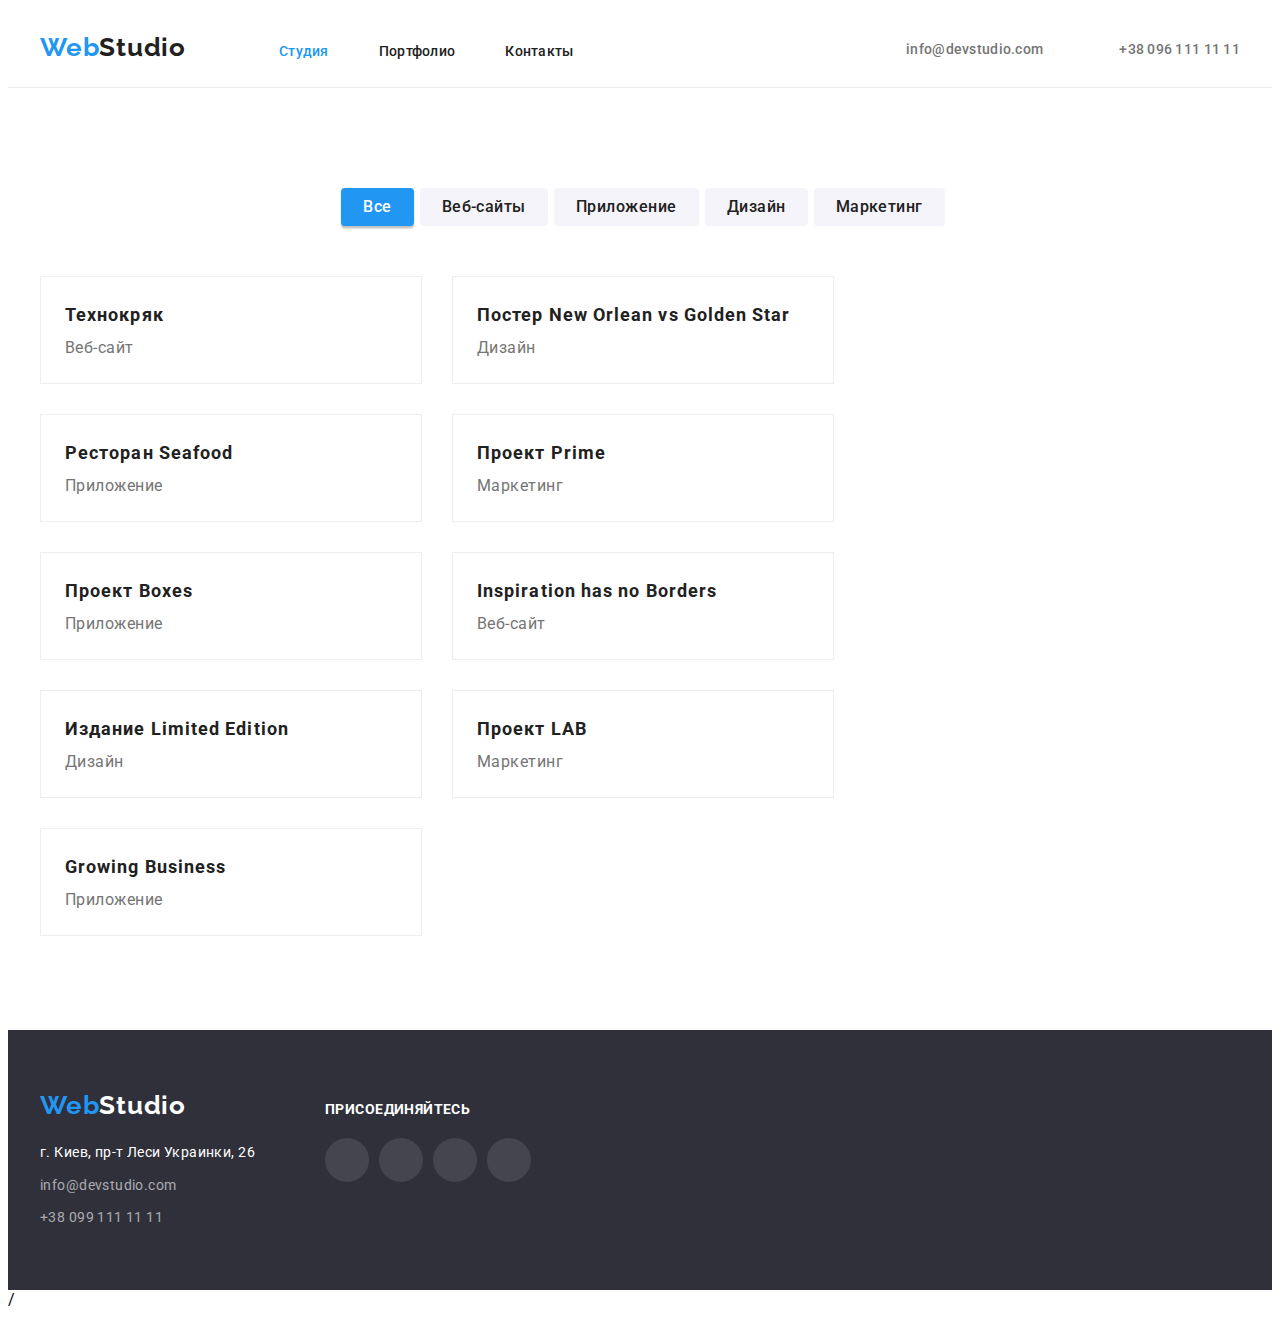
==== portfolio.html @ ce26aec1 "hw 4" ====
<!DOCTYPE html>
<html lang="ru">

<head>
    <meta charset="UTF-8">
    <meta http-equiv="X-UA-Compatible" content="IE=edge">
    <meta name="viewport" content="width=device-width, initial-scale=1.0">
    <title>Portfolio</title>
    <!-- custom styles start -->
    <link rel="stylesheet" href="./CSS/styles.css">
    <!-- custom styles end -->
    <!-- fonts start -->
    <link rel="preconnect" href="https://fonts.googleapis.com">
    <link rel="preconnect" href="https://fonts.gstatic.com" crossorigin>
    <link
        href="https://fonts.googleapis.com/css2?family=Raleway:wght@700&family=Roboto:wght@400;500;700;900&display=swap"
        rel="stylesheet">
    <!-- fonts end-->
    <!--Normalizer start -->
    <link rel="stylesheet" href="https://cdnjs.cloudflare.com/ajax/libs/modern-normalize/1.1.0/modern-normalize.min.css"
        integrity="sha512-wpPYUAdjBVSE4KJnH1VR1HeZfpl1ub8YT/NKx4PuQ5NmX2tKuGu6U/JRp5y+Y8XG2tV+wKQpNHVUX03MfMFn9Q=="
        crossorigin="anonymous" referrerpolicy="no-referrer" />
    <!-- Normalizer end -->
</head>

<body>
    <!-- HEADER -->
    <header class="header">
        <div class="container header-container">
            <a class="logo header-logo link" href="./index.html">Web<span class="header-span">Studio</span></a>
            <nav class="nav-header">
                <ul class="header-list list">
                    <li class="header-list-item">
                        <a class="link header-link current" href="index.html">Студия</a>
                    </li>
                    <li class="header-list-item">
                        <a class="link header-link" href="portfolio.html">Портфолио</a>
                    </li>
                    <li class="header-list-item">
                        <a class="link header-link" href="Контакты">Контакты</a>
                    </li>
                </ul>
            </nav>
            <ul class="contact-list list">
                <li class="nav-item">
                    <svg class="nav-icon" width="16px" height="12px">
                        <use href="./images/navigation/navigation.svg#icon-mail"></use>
                    </svg>
                    <a class="link contact-mail" href="mailto:info@devstudio.com">info@devstudio.com</a>
                </li>
                <li class="nav-item">
                    <svg class="nav-icon" width="16px" height="12px">
                        <use href="./images/navigation/navigation.svg#icon-phone"></use>
                    </svg>
                    <a class="link contact-tel" href="tel:+380961111111">+38 096 111 11 11</a>
                </li>
            </ul>

        </div>
    </header>
    <!-- MAIN CONTENT -->
    <main>
        <!-- HERO -->
        <section class="main-content">
            <div class="container">
                <ul class="btns-container list">
                    <li class="btns-list">
                        <button class="nav-btns current-btn" type="button">Все</button>
                    </li>
                    <li>
                        <button class="nav-btns" type="button">Веб-сайты</button>
                    </li>
                    <li>
                        <button class="nav-btns" type="button">Приложение</button>
                    </li>
                    <li>
                        <button class="nav-btns" type="button">Дизайн</button>
                    </li>
                    <li>
                        <button class="nav-btns" type="button">Маркетинг</button>
                    </li>
                </ul>

                <ul class="photo-container card-set list">
                    <li class="photo-list list card-set-item">
                        <img src="../goit-markup-hw-04/images/page2/img1.jpg" alt="">
                        <div class="descr-container">
                            <h3 class="photo-title">Технокряк</h3>
                            <p class="photo-descr">Веб-сайт</p>
                        </div>
                    </li>

                    <li class="photo-list list card-set-item">
                        <img src="../goit-markup-hw-04/images/page2/img2.jpg" alt="">
                        <div class="descr-container">
                            <h3 class="photo-title">Постер New Orlean vs Golden Star</h3>
                            <p class="photo-descr">Дизайн</p>
                        </div>
                    </li>

                    <li class="photo-list list card-set-item">
                        <img src="../goit-markup-hw-04/images/page2/img3.jpg" alt="">
                        <div class="descr-container">
                            <h3 class="photo-title">Ресторан Seafood</h3>
                            <p class="photo-descr">Приложение</p>
                        </div>
                    </li>

                    <li class="photo-list list card-set-item">
                        <img src="../goit-markup-hw-04/images/page2/img4.jpg" alt="">
                        <div class="descr-container">
                            <h3 class="photo-title">Проект Prime</h3>
                            <p class="photo-descr">Маркетинг</p>
                        </div>
                    </li>

                    <li class="photo-list list card-set-item">
                        <img src="../goit-markup-hw-04/images/page2/img5.jpg" alt="">
                        <div class="descr-container">
                            <h3 class="photo-title">Проект Boxes</h3>
                            <p class="photo-descr">Приложение</p>
                        </div>
                    </li>

                    <li class="photo-list list card-set-item">
                        <img src="../goit-markup-hw-04/images/page2/img6.jpg" alt="">
                        <div class="descr-container">
                            <h3 class="photo-title">Inspiration has no Borders</h3>
                            <p class="photo-descr">Веб-сайт</p>
                        </div>
                    </li>

                    <li class="photo-list list card-set-item">
                        <img src="../goit-markup-hw-04/images/page2/img7.jpg" alt="">
                        <div class="descr-container">
                            <h3 class="photo-title">Издание Limited Edition</h3>
                            <p class="photo-descr">Дизайн</p>
                        </div>
                    </li>

                    <li class="photo-list list card-set-item">
                        <img src="../goit-markup-hw-04/images/page2/img8.jpg" alt="">
                        <div class="descr-container">
                            <h3 class="photo-title">Проект LAB</h3>
                            <p class="photo-descr">Маркетинг</p>
                        </div>
                    </li>

                    <li class="photo-list list card-set-item">
                        <img src="../goit-markup-hw-04/images/page2/img9.jpg" alt="">
                        <div class="descr-container">
                            <h3 class="photo-title">Growing Business</h3>
                            <p class="photo-descr">Приложение</p>
                        </div>
                    </li>
                </ul>
            </div>
        </section>
    </main>
    <!-- FOOTER -->
    <footer class="footer">
        <div class="container footer-container">
            <div class="footer-bg">
                <a class="footer-logo" href="./index.html">Web<span class="footer-span">Studio</span></a>
                <address class="address">
                    <ul class="address-list list">
                        <li class="address-descr"><a class="link address-loc" href="https://bit.ly/3pXMvUd"
                                target="_blank" rel="noopener noreferrer">
                                г. Киев, пр-т Леси Украинки, 26</a></li>
                        <li class="address-descr"><a class="link address-info"
                                href="mailto:info@devstudio.com">info@devstudio.com</a></li>
                        <li class="address-descr"><a class="link address-info" href="tel:+380991111111">+38 099 111 11
                                11</a></li>
                    </ul>
                </address>
            </div>
            <div class="footer-social-cont">
                <h3 class="footer-text">присоединяйтесь</h3>
                <ul class="footer-social-list list">
                    <li class="footer-media-item">
                        <a class="footer-media-link link" href="" target="_blank" rel="noopener noreferrer"
                            aria-label="instagram">
                            <svg class="footer-media-icon" width="20" height="20">
                                <use href="./images/icons.svg#icon-instagram"></use>
                            </svg>
                        </a>
                    </li>
                    <li class="footer-media-item">
                        <a class="footer-media-link link" href="" target="_blank" rel="noopener noreferrer"
                            aria-label="instagram">
                            <svg class="footer-media-icon" width="20" height="20">
                                <use href="./images/icons.svg#icon-twitter"></use>
                            </svg>
                        </a>
                    </li>
                    <li class="footer-media-item">
                        <a class="footer-media-link link" href="" target="_blank" rel="noopener noreferrer"
                            aria-label="instagram">
                            <svg class="footer-media-icon" width="20" height="20">
                                <use href="./images/icons.svg#icon-facebook"></use>
                            </svg>
                        </a>
                    </li>
                    <li class="footer-media-item">
                        <a class="footer-media-link link" href="" target="_blank" rel="noopener noreferrer"
                            aria-label="instagram">
                            <svg class="footer-media-icon" width="20" height="20">
                                <use href="./images/icons.svg#icon-linkedin"></use>
                            </svg>
                        </a>
                    </li>
                </ul>
            </div>
        </div>
    </footer>
</body>

</html>/
---- CSS/styles.css ----
:root {
    /* fonts */
    --main-font: *Roboto*;
    --secondaty-font:
        font-family: 'Raleway', sans-serif;
    font-family: 'Roboto', sans-serif;

    /* text color*/
    --main-color: #212121;
    --second-color: #757575;
    --third-color: #2196F3;

    /*bg-color*/
    --bg-color-one: #2F303A;
    --bg-color-second: #2196F3;
    /*others */
    --items: 3;
    --indent: 30px ;
}

/* COOMON STYLES START */

body {
    font-family: 'Roboto';
    font-style: normal;
}

/* Reset */
h1,
h2,
h3,
h4,
p {
    margin: 0px;
}

img {
    display: block;
    max-width: 100%;
    height: auto;
}

/*Reset end*/

.link {
    text-decoration: none;

}

.list {
    list-style: none;
    display: flex;
    font-family: 'Roboto';
    font-style: normal;
    margin: 0px;
    padding: 0px;
}

/**
| =====================================
    сітка із застосуванням flex-box
| =====================================
*/
.card-set {
    display: flex;
    flex-wrap: wrap;
    margin: calc(-1 * var(--indent) / 2);
}
.card-set-item {
    flex-basis: calc((100% - (var(--indent)) * var(--items)) / var(--items));
    margin: calc(var(--indent) / 2);
}

/* COOMON STYLES END */

/* SECTION HEADER */
.header {
    padding-top: 24px;
    padding-bottom: 24px;
    border-bottom: 1px solid #ECECEC;
}

.header-container {
    display: flex;
    align-items: baseline;
    justify-content: center;
}

.header-logo {
    font-family: 'Raleway';
    font-weight: 700;
    font-size: 26px;
    line-height: 1.2;
    letter-spacing: 0.03em;
    color: var(--third-color);
    display: flex;
    margin-right: 93px;

}

.header-span {
    color: var(--main-color)
}

.header-list {
    padding-left: 0px;
}

.header-list-item:not(:last-child) {
    margin-right: 50px;
}

.contact-list {
    margin-left: auto;
    gap: 50px;
}
.nav-item {
    display: flex;
    align-items: center;
}

.header-link {
    color: var(--main-color);
    font-weight: 500;
    font-size: 14px;
    line-height: 1.14;
    letter-spacing: 0.02em;
}

.current {
    color: #2196F3
}

.contact-tel {
    color: var(--second-color);
    font-weight: 500;
    font-size: 14px;
    line-height: 1.14;
    letter-spacing: 0.02em;
    margin-left: 10px;
}

.contact-mail {
    font-family: 'Roboto';
    font-style: normal;
    font-weight: 500;
    font-size: 14px;
    line-height: 1.14;
    letter-spacing: 0.02em;
    color: #757575;
    margin-left: 10px;
}
.nav-item:hover,
.nav-item:focus {
    fill: #2196F3;
}

.contact-mail:hover,
.contact-mail:focus {
    color: #188CE8;
}
.contact-tel:hover,
.contact-tel:focus {
    color: #188CE8;
}

.link:active {
    color: var(--third-color);
}

.header-link:hover,
.header-link:focus {
    font-weight: 500;
    font-size: 14px;
    line-height: 1.14;
    letter-spacing: 0.02em;
    color: #188CE8;
}

/* SECTION HEADER END */

/*SECTION HERO */

.hero {
    background:linear-gradient(to right, rgba(47, 48, 58, 0.4), rgba(47, 48, 58, 0.4));
    background-image: url(../images/page1/body/main/hero/bg-image.jpg);
    background-repeat: no-repeat;
    background-position: center;
    background-size: cover;
    background-color: rgba(47, 48, 58, 0.4);
    padding-top: 200px;
    padding-bottom: 200px;
    display: flex;
    flex-direction: column;
    align-items: center;
    justify-content: center;
}

.hero-title {
    font-family: 'Roboto';
    font-style: normal;
    width: 696px;
    font-weight: 900;
    font-size: 44px;
    line-height: 1.36;
    text-align: center;
    letter-spacing: 0.06em;
    text-transform: uppercase;
    color: #FFFFFF;
    margin-left: auto;
    margin-right: auto;
    margin-bottom: 30px;
}

.hero-btn {
    cursor: pointer;
    background-color: var(--bg-color-second);
    color: #FFFFFF;
    font-weight: 700;
    font-size: 16px;
    line-height: 1.87;
    letter-spacing: 0.06em;
    margin-left: auto;
    margin-right: auto;
    padding: 10px 32px;
    display: flex;
}

/* SECTION HERO END */

/* SECTION BENEFITS */

.benefits {
    padding: 94px 0px;
}

.benefits-list {
    display: flex;
    padding-left: 0px;
    gap: 30px;
}

.benefits-item {
    display: flex;
    flex-direction: column;
    align-items: center;
    gap: 30px;

}
.benefits-link {
    display: flex;
    justify-content: center;
    align-items: center;
    width: 270px;
    height: 120px;

    background: #F5F4FA;
    border-radius: 4px;
}
.benefits-icon {
}

.benefits-title {
    font-weight: 700;
    font-size: 14px;
    line-height: 1.14;
    letter-spacing: 0.03em;
    text-transform: uppercase;
    color: var(--main-color);
    margin-bottom: 10px;
}
.benefits-container {
    display: flex;
    flex-direction: column;
}
.benefits-text {
    font-weight: 400;
    font-size: 14px;
    line-height: 1.71;
    letter-spacing: 0.03em;
    color: var(--second-color);
    width: 270px;
}

/* SECTION BENEFITS END */

/* SECTION ABOUT */

.about {
    padding-bottom: 94px;
}
.about-list {

}
.about-photo {
}

.about-title {
    font-weight: 700;
    font-size: 36px;
    line-height: 1.16;
    text-align: center;
    letter-spacing: 0.03em;
    color: var(--main-color);
    margin-bottom: 50px;
}


/* SECTION ABOUT END */

/* SECTION TEAM */

.team {
    padding: 94px 0px;
    background: #F5F4FA;
    display: flex;
    align-items: center;
    justify-content: center;
    flex-direction: column;
}

.team-title {
    font-weight: 700;
    font-size: 36px;
    line-height: 1.16;
    text-align: center;
    letter-spacing: 0.03em;
    color: var(--main-color);
    margin-bottom: 50px;
}

.team-list {
}

.workers {
    background: #FFFFFF;
    box-shadow: 0px 1px 3px rgba(0, 0, 0, 0.12), 0px 1px 1px rgba(0, 0, 0, 0.14), 0px 2px 1px rgba(0, 0, 0, 0.2);
    border-radius: 0px 0px 4px 4px;
    --items: 4;
}
.workers-container {
    padding: 30px 0px 30px 0px;
}
.workers-name {
    font-weight: 500;
    font-size: 16px;
    line-height: 1.18;
    text-align: center;
    letter-spacing: 0.03em;
    color: var(--main-color);
    margin-bottom: 10px;
}

.workers-descr {
    margin-bottom: 16px;
    font-weight: 400;
    font-size: 16px;
    line-height: 1.18;
    text-align: center;
    letter-spacing: 0.03em;
    color: var(--second-color);
}
.social-media-list {
    display: flex;
    justify-content: center;
    gap: 10px;
}

.social-media-link {
    display: flex;
    align-items: center;
    justify-content: center;
    background-color: #FFFFFF;
    border-radius: 50%;
    width: 44px;
    height: 44px;
}
.social-media-link:hover .social-media-icon,
.social-media-link:focus .social-media-icon {
    fill: #FFFFFF;
}
.social-media-icon {
    fill: #AFB1B8;
}
.social-media-link:hover,
.social-media-link:focus {
    background-color: #2196F3;
}
.clients-title {
    font-weight: 700;
    font-size: 36px;
    line-height: 42px;
    text-align: center;
    letter-spacing: 0.03em;

    margin-top: 94px;

    color: #212121;
}
.clients-list {
    display: flex;
    justify-content: center;
    --items: 6;
    gap: 30px;
    margin-top: 50px;
    margin-bottom: 94px;
}
.clients-item {
    box-sizing: border-box;
    margin: 0px;
    border: 1px solid #AFB1B8;
    border-radius: 4px;
    width: 170px;
    height: 92px;
}
.clients-icon {
    fill: #AFB1B8;
}
.clients-link {
    display: flex;
    align-items: center;
    justify-content: center;
    width: 170px;
    height: 92px;

}
.clients-link:hover .clients-icon,
.clients-link:focus .clients-icon {
    fill: #2196F3;
}

.clients-item:hover .clients-link,
.clients-item:focus .clients-link {
    border: 1px solid #2196F3;
}

/* SECTION TEAM END */

/* SECTION FOOTER */

.footer {
    background: var(--bg-color-one);
    padding: 60px 0px;
}

.footer-bg {
    display: flex;
    flex-direction: column;
}

.footer-logo {
    font-family: 'Raleway';
    font-style: normal;
    text-decoration: none;
    font-weight: 700;
    font-size: 26px;
    line-height: 1.19;
    letter-spacing: 0.03em;
    color: var(--third-color);
    margin-bottom: 20px;
}
.footer-container {
    display: flex;
    align-items: baseline;
    gap: 70px;
}
.footer-social-cont {
    display: flex;
    flex-direction: column;
}

.footer-text {
    font-weight: 700;
    font-size: 14px;
    line-height: 1.14;
    letter-spacing: 0.03em;
    text-transform: uppercase;

    margin-bottom: 20px;

    color: #FFFFFF
}
.footer-media-link {
    display: flex;
    align-items: center;
    justify-content: center;
    background: rgba(255, 255, 255, 0.1);
    border-radius: 50%;
    width: 44px;
    height: 44px;
}
.footer-media-link:hover .footer-media-icon,
.footer-media-link:focus .footer-media-icon {
    fill: #FFFFFF;
}

.footer-media-link:hover,
.footer-media-link:focus {
    background-color: #2196F3;
}
.footer-media-icon {
    fill: #FFFFFF;
}
.footer-social-list {
    gap: 10px;
}
.footer-span {
    color: white;
}

.address-list {
    display: flex;
    flex-direction: column;

}

.address-loc {
    font-weight: 400;
    font-size: 14px;
    line-height: 1.71;
    letter-spacing: 0.03em;
    color: #FFFFFF;
}

.address-info {
    font-weight: 400;
    font-size: 14px;
    line-height: 1.71;
    letter-spacing: 0.03em;
    color: rgba(255, 255, 255, 0.6);
}

.address-descr:not(:last-child) {
    text-decoration: none;
    list-style: none;
    margin-bottom: 9px;
}
/* SECTION FOOTER END */

/* 
=================================================================================
                                 PAGE NUMBER 2  
=================================================================================
*/

/* SECTION HERO */
.main-content {
    display: flex;
    flex-wrap: wrap;
    justify-content: center;
    padding: 100px 0px 94px 0px;
}

.btns-container {
    display: flex;
    justify-content: center;
    margin-bottom: 50px;
}

.btns-list {
    display: flex;
    align-items: center;
}

.nav-btns:hover,
.nav-btns:focus {
    cursor: pointer;
    font-family: 'Roboto';
    font-weight: 500;
    font-size: 16px;
    line-height: 1.62;
    text-align: center;
    letter-spacing: 0.03em;
    color: #FFFFFF;
    background: var(--bg-color-second);
    box-shadow: 0px 3px 1px rgba(0, 0, 0, 0.1), 0px 1px 2px rgba(0, 0, 0, 0.08), 0px 2px 2px rgba(0, 0, 0, 0.12);
    border-radius: 4px;
}

.nav-btns {
    background: #F5F4FA;
    border-radius: 4px;
    font-family: 'Roboto';
    font-style: normal;
    font-weight: 500;
    font-size: 16px;
    line-height: 1.6;
    text-align: center;
    letter-spacing: 0.03em;
    color: var(--main-color);
    border-color: #F5F4FA;
    padding: 6px 22px;
    border: 0px;
    margin-left: 6px;
}

.photo-container {
}

.photo-list {
    width: 370px;
    background: #FFFFFF;
    border: 1px solid #EEEEEE;
    flex-direction: column;
}

.photo-list:hover,
.photo-list:focus {
    cursor: pointer;
    border: 1px solid #EEEEEE;
    box-shadow: 0px 1px 1px rgba(0, 0, 0, 0.12), 0px 4px 4px rgba(0, 0, 0, 0.06), 1px 4px 6px rgba(0, 0, 0, 0.16);
}

.descr-container {
    padding: 20px 24px;
}
.photo-title {
    font-weight: 700;
    font-size: 18px;
    line-height: 2;
    letter-spacing: 0.06em;
    color: var(--main-color);
    display: flex;
}

.photo-descr {
    font-weight: 400;
    font-size: 16px;
    line-height: 1.87;
    letter-spacing: 0.03em;
    color: var(--second-color);
}

.current-btn {
    font-weight: 500;
    font-size: 16px;
    line-height: 1.62;
    text-align: center;
    letter-spacing: 0.03em;
    color: #FFFFFF;
    background: var(--bg-color-second);
    box-shadow: 0px 3px 1px rgba(0, 0, 0, 0.1), 0px 1px 2px rgba(0, 0, 0, 0.08), 0px 2px 2px rgba(0, 0, 0, 0.12);
    border-radius: 4px;
}

.container {
    width: 1200px;
    padding-left: 15px;
    padding-right: 15px;
    margin-left: auto;
    margin-right: auto;
}
/* SECTION HERO END */
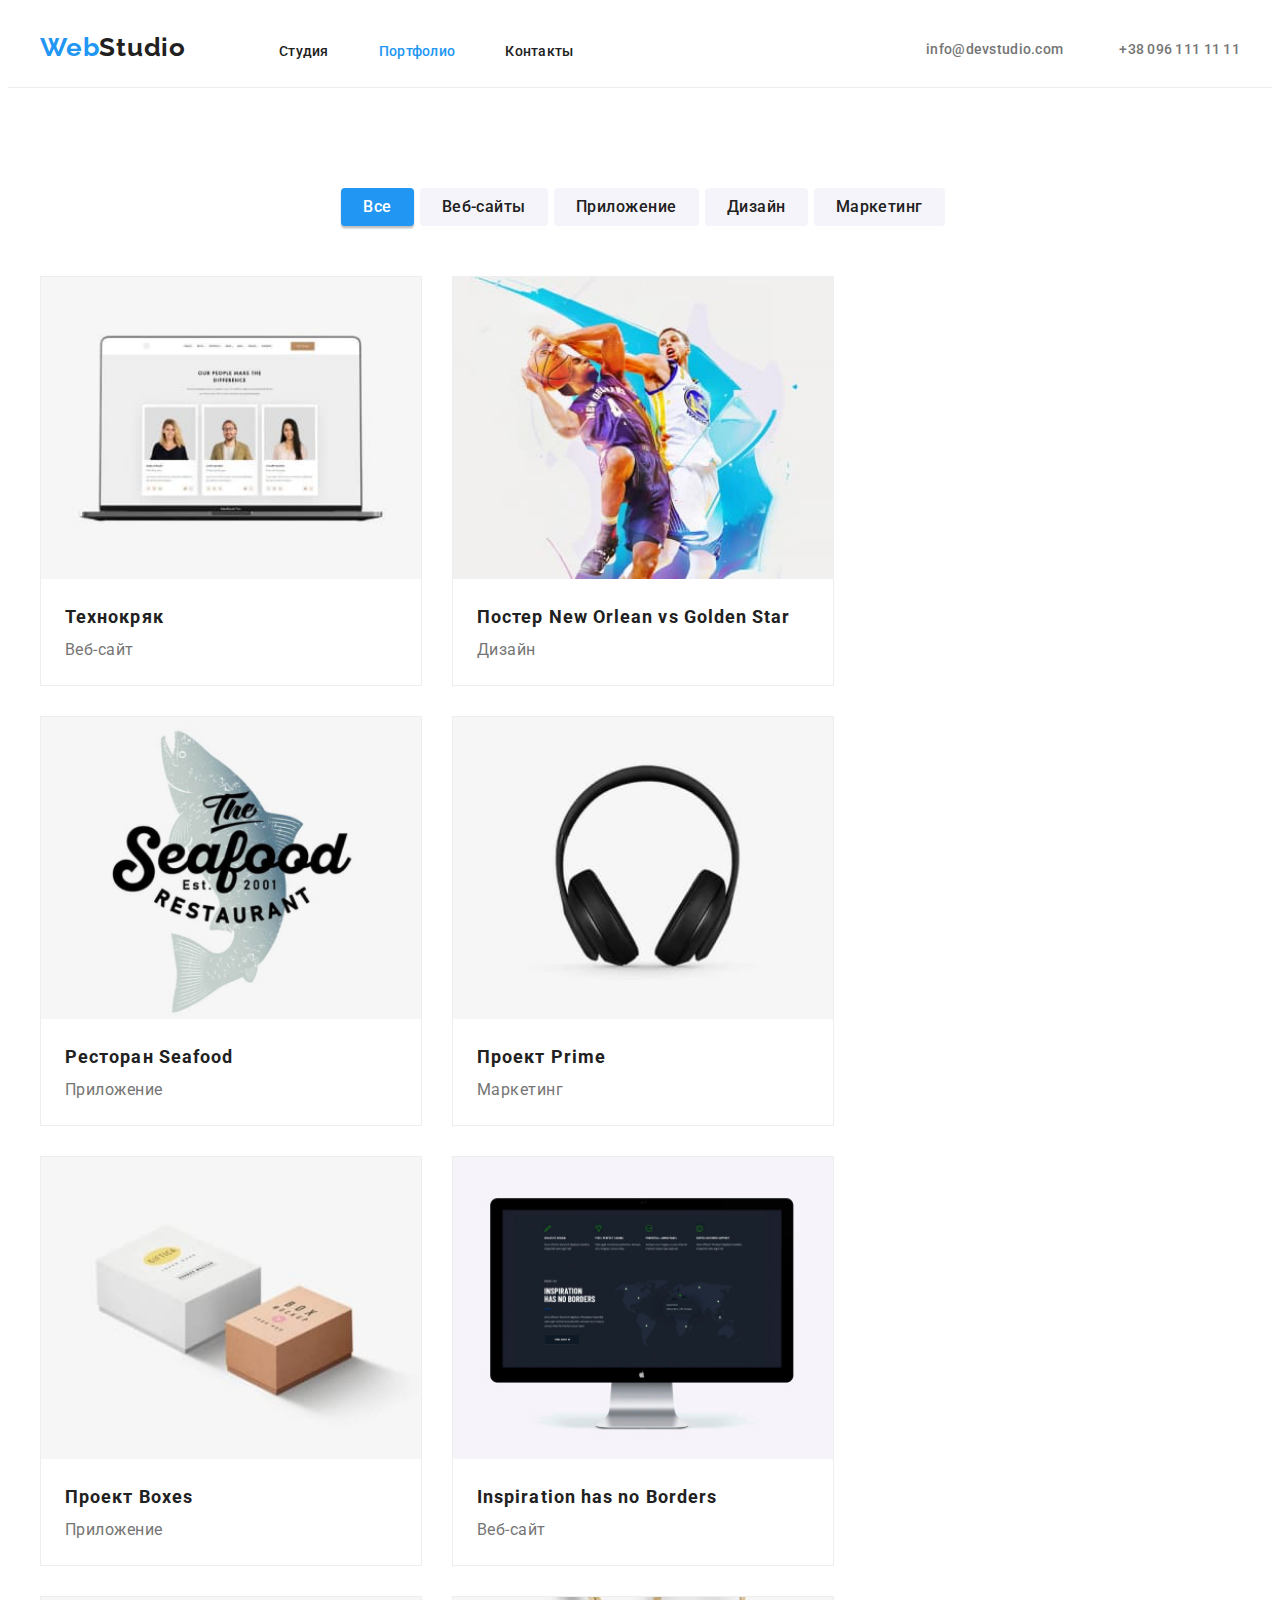
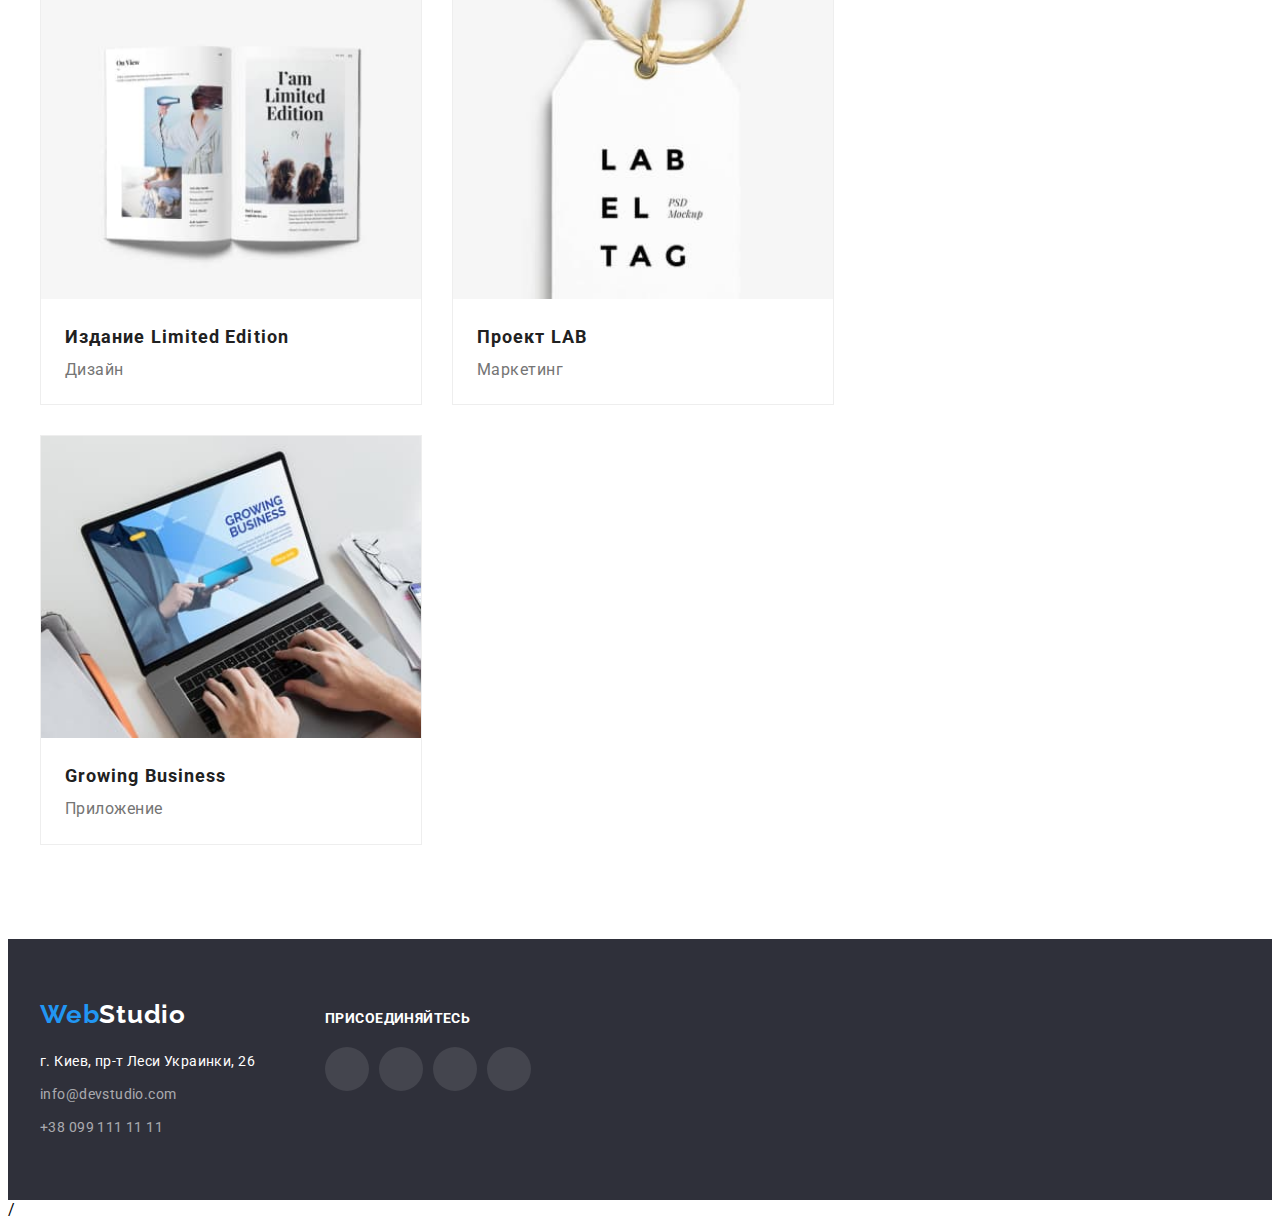
==== commit 0e0b6d63: "update" ====
--- a/portfolio.html
+++ b/portfolio.html
@@ -31,10 +31,10 @@
             <nav class="nav-header">
                 <ul class="header-list list">
                     <li class="header-list-item">
-                        <a class="link header-link current" href="index.html">Студия</a>
+                        <a class="link header-link" href="index.html">Студия</a>
                     </li>
                     <li class="header-list-item">
-                        <a class="link header-link" href="portfolio.html">Портфолио</a>
+                        <a class="link header-link current" href="portfolio.html">Портфолио</a>
                     </li>
                     <li class="header-list-item">
                         <a class="link header-link" href="Контакты">Контакты</a>
@@ -43,16 +43,21 @@
             </nav>
             <ul class="contact-list list">
                 <li class="nav-item">
-                    <svg class="nav-icon" width="16px" height="12px">
-                        <use href="./images/navigation/navigation.svg#icon-mail"></use>
-                    </svg>
-                    <a class="link contact-mail" href="mailto:info@devstudio.com">info@devstudio.com</a>
+                    <a class="link contact-mail" href="mailto:info@devstudio.com">
+                        <svg class="nav-icon" width="16px" height="12px">
+                            <use href="./images/navigation.svg#icon-mail">
+                            </use>
+                        </svg>
+                        info@devstudio.com</a>
                 </li>
                 <li class="nav-item">
-                    <svg class="nav-icon" width="16px" height="12px">
-                        <use href="./images/navigation/navigation.svg#icon-phone"></use>
-                    </svg>
-                    <a class="link contact-tel" href="tel:+380961111111">+38 096 111 11 11</a>
+
+                    <a class="link contact-tel" href="tel:+380961111111">
+                        <svg class="nav-icon" width="16px" height="12px">
+                            <use href="./images//navigation.svg#icon-phone">
+                            </use>
+                        </svg>
+                        +38 096 111 11 11</a>
                 </li>
             </ul>
 
@@ -83,7 +88,7 @@
 
                 <ul class="photo-container card-set list">
                     <li class="photo-list list card-set-item">
-                        <img src="../goit-markup-hw-04/images/page2/img1.jpg" alt="">
+                        <img src="./images/page2/img1.jpg" alt="">
                         <div class="descr-container">
                             <h3 class="photo-title">Технокряк</h3>
                             <p class="photo-descr">Веб-сайт</p>
@@ -91,7 +96,7 @@
                     </li>
 
                     <li class="photo-list list card-set-item">
-                        <img src="../goit-markup-hw-04/images/page2/img2.jpg" alt="">
+                        <img src="./images/page2/img2.jpg" alt="">
                         <div class="descr-container">
                             <h3 class="photo-title">Постер New Orlean vs Golden Star</h3>
                             <p class="photo-descr">Дизайн</p>
@@ -99,7 +104,7 @@
                     </li>
 
                     <li class="photo-list list card-set-item">
-                        <img src="../goit-markup-hw-04/images/page2/img3.jpg" alt="">
+                        <img src="./images/page2/img3.jpg" alt="">
                         <div class="descr-container">
                             <h3 class="photo-title">Ресторан Seafood</h3>
                             <p class="photo-descr">Приложение</p>
@@ -107,7 +112,7 @@
                     </li>
 
                     <li class="photo-list list card-set-item">
-                        <img src="../goit-markup-hw-04/images/page2/img4.jpg" alt="">
+                        <img src="./images/page2/img4.jpg" alt="">
                         <div class="descr-container">
                             <h3 class="photo-title">Проект Prime</h3>
                             <p class="photo-descr">Маркетинг</p>
@@ -115,7 +120,7 @@
                     </li>
 
                     <li class="photo-list list card-set-item">
-                        <img src="../goit-markup-hw-04/images/page2/img5.jpg" alt="">
+                        <img src="./images/page2/img5.jpg" alt="">
                         <div class="descr-container">
                             <h3 class="photo-title">Проект Boxes</h3>
                             <p class="photo-descr">Приложение</p>
@@ -123,7 +128,7 @@
                     </li>
 
                     <li class="photo-list list card-set-item">
-                        <img src="../goit-markup-hw-04/images/page2/img6.jpg" alt="">
+                        <img src="./images/page2/img6.jpg" alt="">
                         <div class="descr-container">
                             <h3 class="photo-title">Inspiration has no Borders</h3>
                             <p class="photo-descr">Веб-сайт</p>
@@ -131,7 +136,7 @@
                     </li>
 
                     <li class="photo-list list card-set-item">
-                        <img src="../goit-markup-hw-04/images/page2/img7.jpg" alt="">
+                        <img src="./images/page2/img7.jpg" alt="">
                         <div class="descr-container">
                             <h3 class="photo-title">Издание Limited Edition</h3>
                             <p class="photo-descr">Дизайн</p>
@@ -139,7 +144,7 @@
                     </li>
 
                     <li class="photo-list list card-set-item">
-                        <img src="../goit-markup-hw-04/images/page2/img8.jpg" alt="">
+                        <img src="./images/page2/img8.jpg" alt="">
                         <div class="descr-container">
                             <h3 class="photo-title">Проект LAB</h3>
                             <p class="photo-descr">Маркетинг</p>
@@ -147,7 +152,7 @@
                     </li>
 
                     <li class="photo-list list card-set-item">
-                        <img src="../goit-markup-hw-04/images/page2/img9.jpg" alt="">
+                        <img src="./images/page2/img9.jpg" alt="">
                         <div class="descr-container">
                             <h3 class="photo-title">Growing Business</h3>
                             <p class="photo-descr">Приложение</p>
--- a/CSS/styles.css
+++ b/CSS/styles.css
@@ -15,7 +15,7 @@
     --bg-color-second: #2196F3;
     /*others */
     --items: 3;
-    --indent: 30px ;
+    --indent: 30px;
 }
 
 /* COOMON STYLES START */
@@ -66,6 +66,7 @@
     flex-wrap: wrap;
     margin: calc(-1 * var(--indent) / 2);
 }
+
 .card-set-item {
     flex-basis: calc((100% - (var(--indent)) * var(--items)) / var(--items));
     margin: calc(var(--indent) / 2);
@@ -112,11 +113,7 @@
 
 .contact-list {
     margin-left: auto;
-    gap: 50px;
-}
-.nav-item {
-    display: flex;
-    align-items: center;
+    gap: 30px;
 }
 
 .header-link {
@@ -137,19 +134,24 @@
     font-size: 14px;
     line-height: 1.14;
     letter-spacing: 0.02em;
-    margin-left: 10px;
+    display: flex;
+    align-items: center;
+    gap: 10px;
+
 }
 
 .contact-mail {
-    font-family: 'Roboto';
-    font-style: normal;
     font-weight: 500;
     font-size: 14px;
     line-height: 1.14;
     letter-spacing: 0.02em;
     color: #757575;
-    margin-left: 10px;
-}
+    display: flex;
+    align-items: center;
+    gap: 10px;
+
+}
+
 .nav-item:hover,
 .nav-item:focus {
     fill: #2196F3;
@@ -159,6 +161,7 @@
 .contact-mail:focus {
     color: #188CE8;
 }
+
 .contact-tel:hover,
 .contact-tel:focus {
     color: #188CE8;
@@ -182,7 +185,7 @@
 /*SECTION HERO */
 
 .hero {
-    background:linear-gradient(to right, rgba(47, 48, 58, 0.4), rgba(47, 48, 58, 0.4));
+    background: linear-gradient(to right, rgba(47, 48, 58, 0.4), rgba(47, 48, 58, 0.4));
     background-image: url(../images/page1/body/main/hero/bg-image.jpg);
     background-repeat: no-repeat;
     background-position: center;
@@ -247,6 +250,7 @@
     gap: 30px;
 
 }
+
 .benefits-link {
     display: flex;
     justify-content: center;
@@ -257,8 +261,8 @@
     background: #F5F4FA;
     border-radius: 4px;
 }
-.benefits-icon {
-}
+
+.benefits-icon {}
 
 .benefits-title {
     font-weight: 700;
@@ -269,10 +273,12 @@
     color: var(--main-color);
     margin-bottom: 10px;
 }
+
 .benefits-container {
     display: flex;
     flex-direction: column;
 }
+
 .benefits-text {
     font-weight: 400;
     font-size: 14px;
@@ -289,11 +295,10 @@
 .about {
     padding-bottom: 94px;
 }
-.about-list {
-
-}
-.about-photo {
-}
+
+.about-list {}
+
+.about-photo {}
 
 .about-title {
     font-weight: 700;
@@ -329,8 +334,7 @@
     margin-bottom: 50px;
 }
 
-.team-list {
-}
+.team-list {}
 
 .workers {
     background: #FFFFFF;
@@ -338,9 +342,11 @@
     border-radius: 0px 0px 4px 4px;
     --items: 4;
 }
+
 .workers-container {
     padding: 30px 0px 30px 0px;
 }
+
 .workers-name {
     font-weight: 500;
     font-size: 16px;
@@ -360,6 +366,7 @@
     letter-spacing: 0.03em;
     color: var(--second-color);
 }
+
 .social-media-list {
     display: flex;
     justify-content: center;
@@ -375,17 +382,21 @@
     width: 44px;
     height: 44px;
 }
+
 .social-media-link:hover .social-media-icon,
 .social-media-link:focus .social-media-icon {
     fill: #FFFFFF;
 }
+
 .social-media-icon {
     fill: #AFB1B8;
 }
+
 .social-media-link:hover,
 .social-media-link:focus {
     background-color: #2196F3;
 }
+
 .clients-title {
     font-weight: 700;
     font-size: 36px;
@@ -397,6 +408,7 @@
 
     color: #212121;
 }
+
 .clients-list {
     display: flex;
     justify-content: center;
@@ -405,6 +417,7 @@
     margin-top: 50px;
     margin-bottom: 94px;
 }
+
 .clients-item {
     box-sizing: border-box;
     margin: 0px;
@@ -413,9 +426,11 @@
     width: 170px;
     height: 92px;
 }
+
 .clients-icon {
     fill: #AFB1B8;
 }
+
 .clients-link {
     display: flex;
     align-items: center;
@@ -424,6 +439,7 @@
     height: 92px;
 
 }
+
 .clients-link:hover .clients-icon,
 .clients-link:focus .clients-icon {
     fill: #2196F3;
@@ -459,11 +475,13 @@
     color: var(--third-color);
     margin-bottom: 20px;
 }
+
 .footer-container {
     display: flex;
     align-items: baseline;
     gap: 70px;
 }
+
 .footer-social-cont {
     display: flex;
     flex-direction: column;
@@ -480,6 +498,7 @@
 
     color: #FFFFFF
 }
+
 .footer-media-link {
     display: flex;
     align-items: center;
@@ -489,6 +508,7 @@
     width: 44px;
     height: 44px;
 }
+
 .footer-media-link:hover .footer-media-icon,
 .footer-media-link:focus .footer-media-icon {
     fill: #FFFFFF;
@@ -498,12 +518,15 @@
 .footer-media-link:focus {
     background-color: #2196F3;
 }
+
 .footer-media-icon {
     fill: #FFFFFF;
 }
+
 .footer-social-list {
     gap: 10px;
 }
+
 .footer-span {
     color: white;
 }
@@ -535,6 +558,7 @@
     list-style: none;
     margin-bottom: 9px;
 }
+
 /* SECTION FOOTER END */
 
 /* 
@@ -594,8 +618,7 @@
     margin-left: 6px;
 }
 
-.photo-container {
-}
+.photo-container {}
 
 .photo-list {
     width: 370px;
@@ -614,6 +637,7 @@
 .descr-container {
     padding: 20px 24px;
 }
+
 .photo-title {
     font-weight: 700;
     font-size: 18px;
@@ -650,4 +674,5 @@
     margin-left: auto;
     margin-right: auto;
 }
+
 /* SECTION HERO END */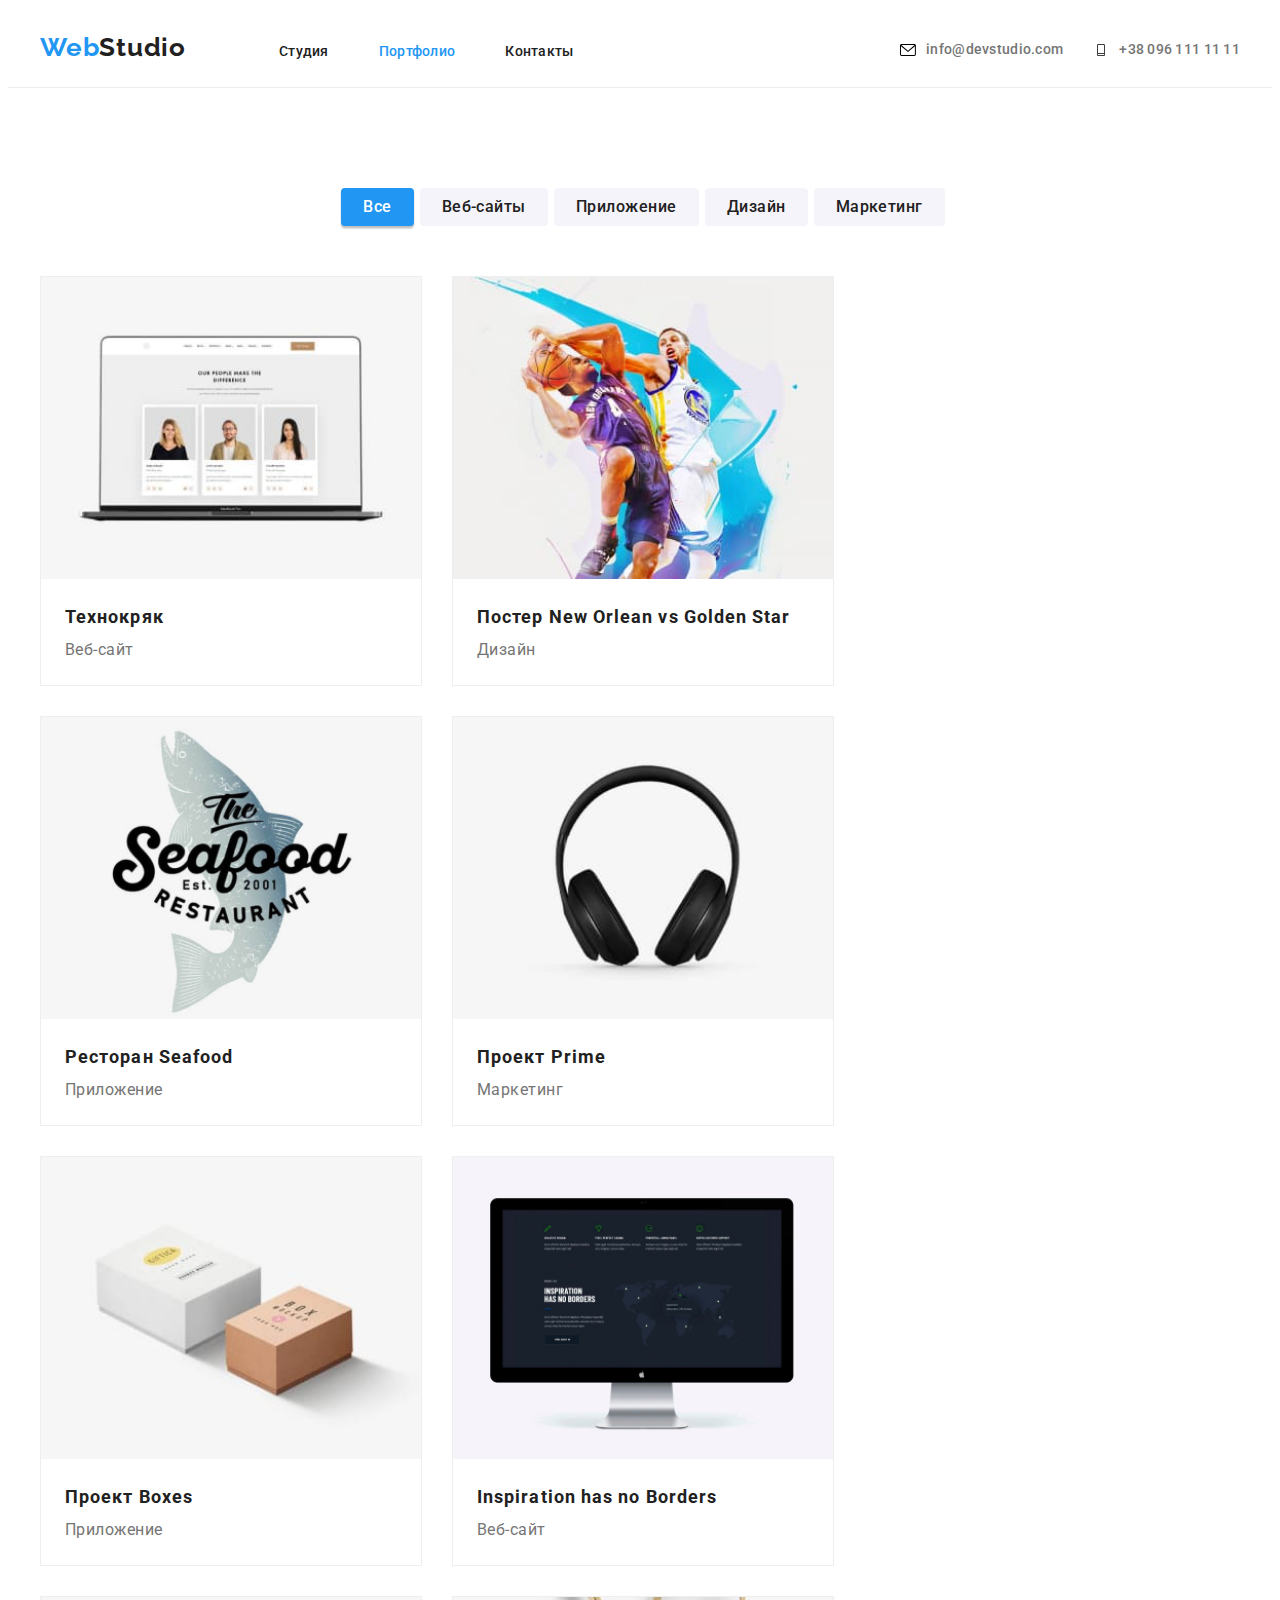
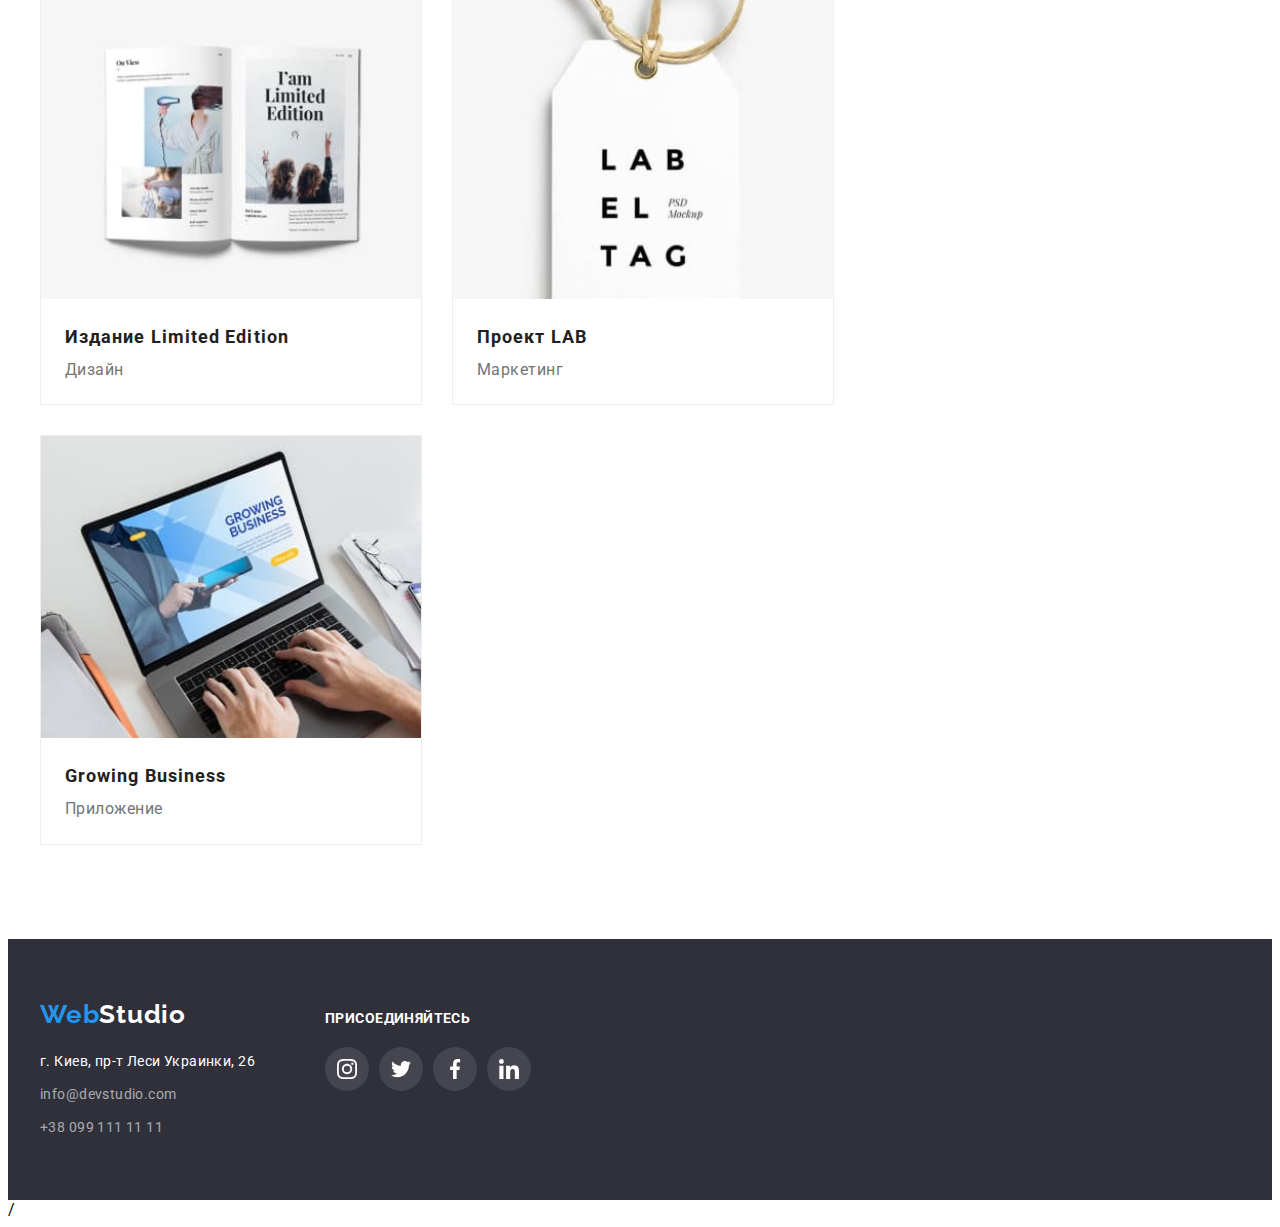
==== commit 30ebc486: "Update portfolio.html" ====
--- a/portfolio.html
+++ b/portfolio.html
@@ -217,7 +217,7 @@
                 </ul>
             </div>
         </div>
-    </footer>
+    </footer> 
 </body>
 
 </html>/--- a/CSS/styles.css
+++ b/CSS/styles.css
@@ -435,9 +435,8 @@
     display: flex;
     align-items: center;
     justify-content: center;
-    width: 170px;
-    height: 92px;
-
+    width: 100%;
+    height: 100%;
 }
 
 .clients-link:hover .clients-icon,
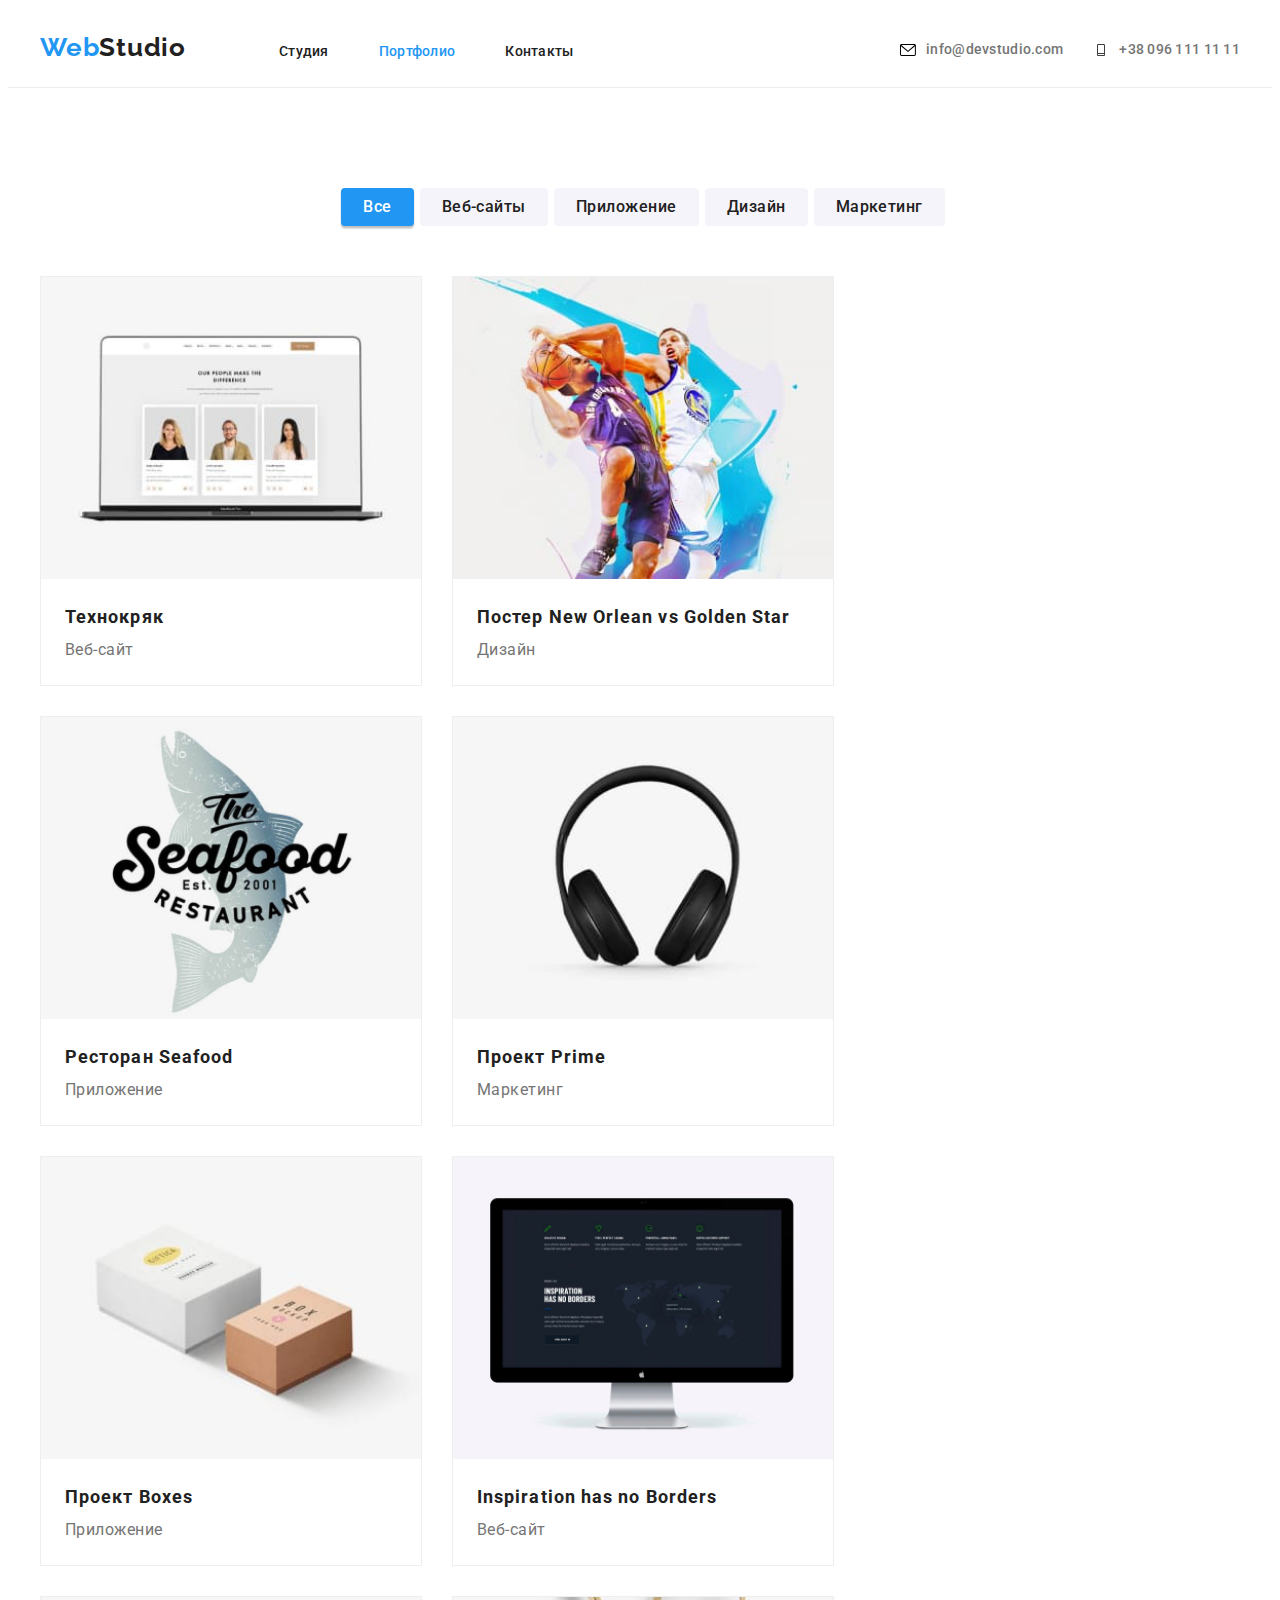
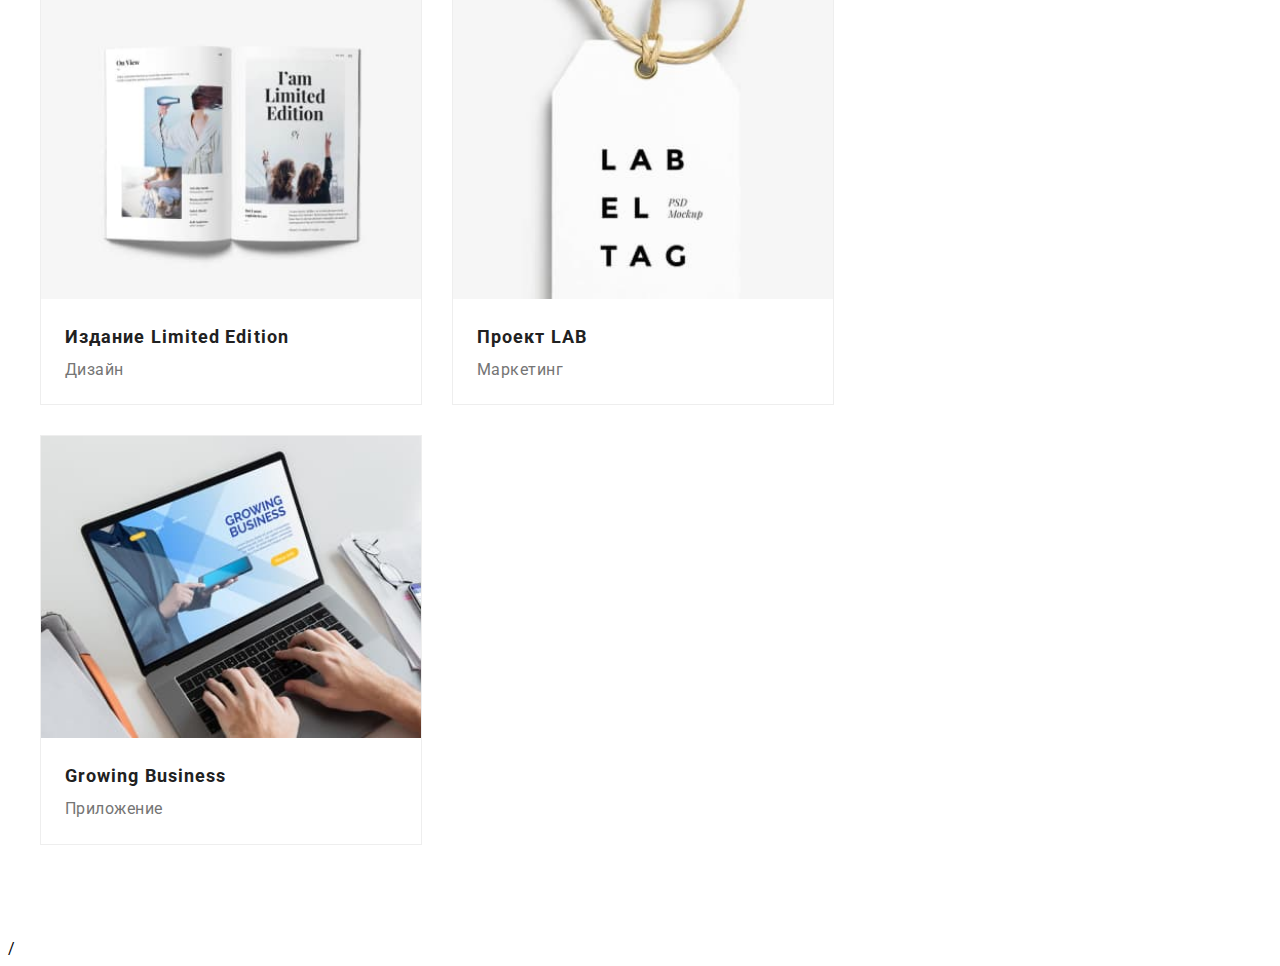
==== commit d4434412: "Update portfolio.html" ====
--- a/portfolio.html
+++ b/portfolio.html
@@ -163,61 +163,7 @@
         </section>
     </main>
     <!-- FOOTER -->
-    <footer class="footer">
-        <div class="container footer-container">
-            <div class="footer-bg">
-                <a class="footer-logo" href="./index.html">Web<span class="footer-span">Studio</span></a>
-                <address class="address">
-                    <ul class="address-list list">
-                        <li class="address-descr"><a class="link address-loc" href="https://bit.ly/3pXMvUd"
-                                target="_blank" rel="noopener noreferrer">
-                                г. Киев, пр-т Леси Украинки, 26</a></li>
-                        <li class="address-descr"><a class="link address-info"
-                                href="mailto:info@devstudio.com">info@devstudio.com</a></li>
-                        <li class="address-descr"><a class="link address-info" href="tel:+380991111111">+38 099 111 11
-                                11</a></li>
-                    </ul>
-                </address>
-            </div>
-            <div class="footer-social-cont">
-                <h3 class="footer-text">присоединяйтесь</h3>
-                <ul class="footer-social-list list">
-                    <li class="footer-media-item">
-                        <a class="footer-media-link link" href="" target="_blank" rel="noopener noreferrer"
-                            aria-label="instagram">
-                            <svg class="footer-media-icon" width="20" height="20">
-                                <use href="./images/icons.svg#icon-instagram"></use>
-                            </svg>
-                        </a>
-                    </li>
-                    <li class="footer-media-item">
-                        <a class="footer-media-link link" href="" target="_blank" rel="noopener noreferrer"
-                            aria-label="instagram">
-                            <svg class="footer-media-icon" width="20" height="20">
-                                <use href="./images/icons.svg#icon-twitter"></use>
-                            </svg>
-                        </a>
-                    </li>
-                    <li class="footer-media-item">
-                        <a class="footer-media-link link" href="" target="_blank" rel="noopener noreferrer"
-                            aria-label="instagram">
-                            <svg class="footer-media-icon" width="20" height="20">
-                                <use href="./images/icons.svg#icon-facebook"></use>
-                            </svg>
-                        </a>
-                    </li>
-                    <li class="footer-media-item">
-                        <a class="footer-media-link link" href="" target="_blank" rel="noopener noreferrer"
-                            aria-label="instagram">
-                            <svg class="footer-media-icon" width="20" height="20">
-                                <use href="./images/icons.svg#icon-linkedin"></use>
-                            </svg>
-                        </a>
-                    </li>
-                </ul>
-            </div>
-        </div>
-    </footer> 
+
 </body>
 
 </html>/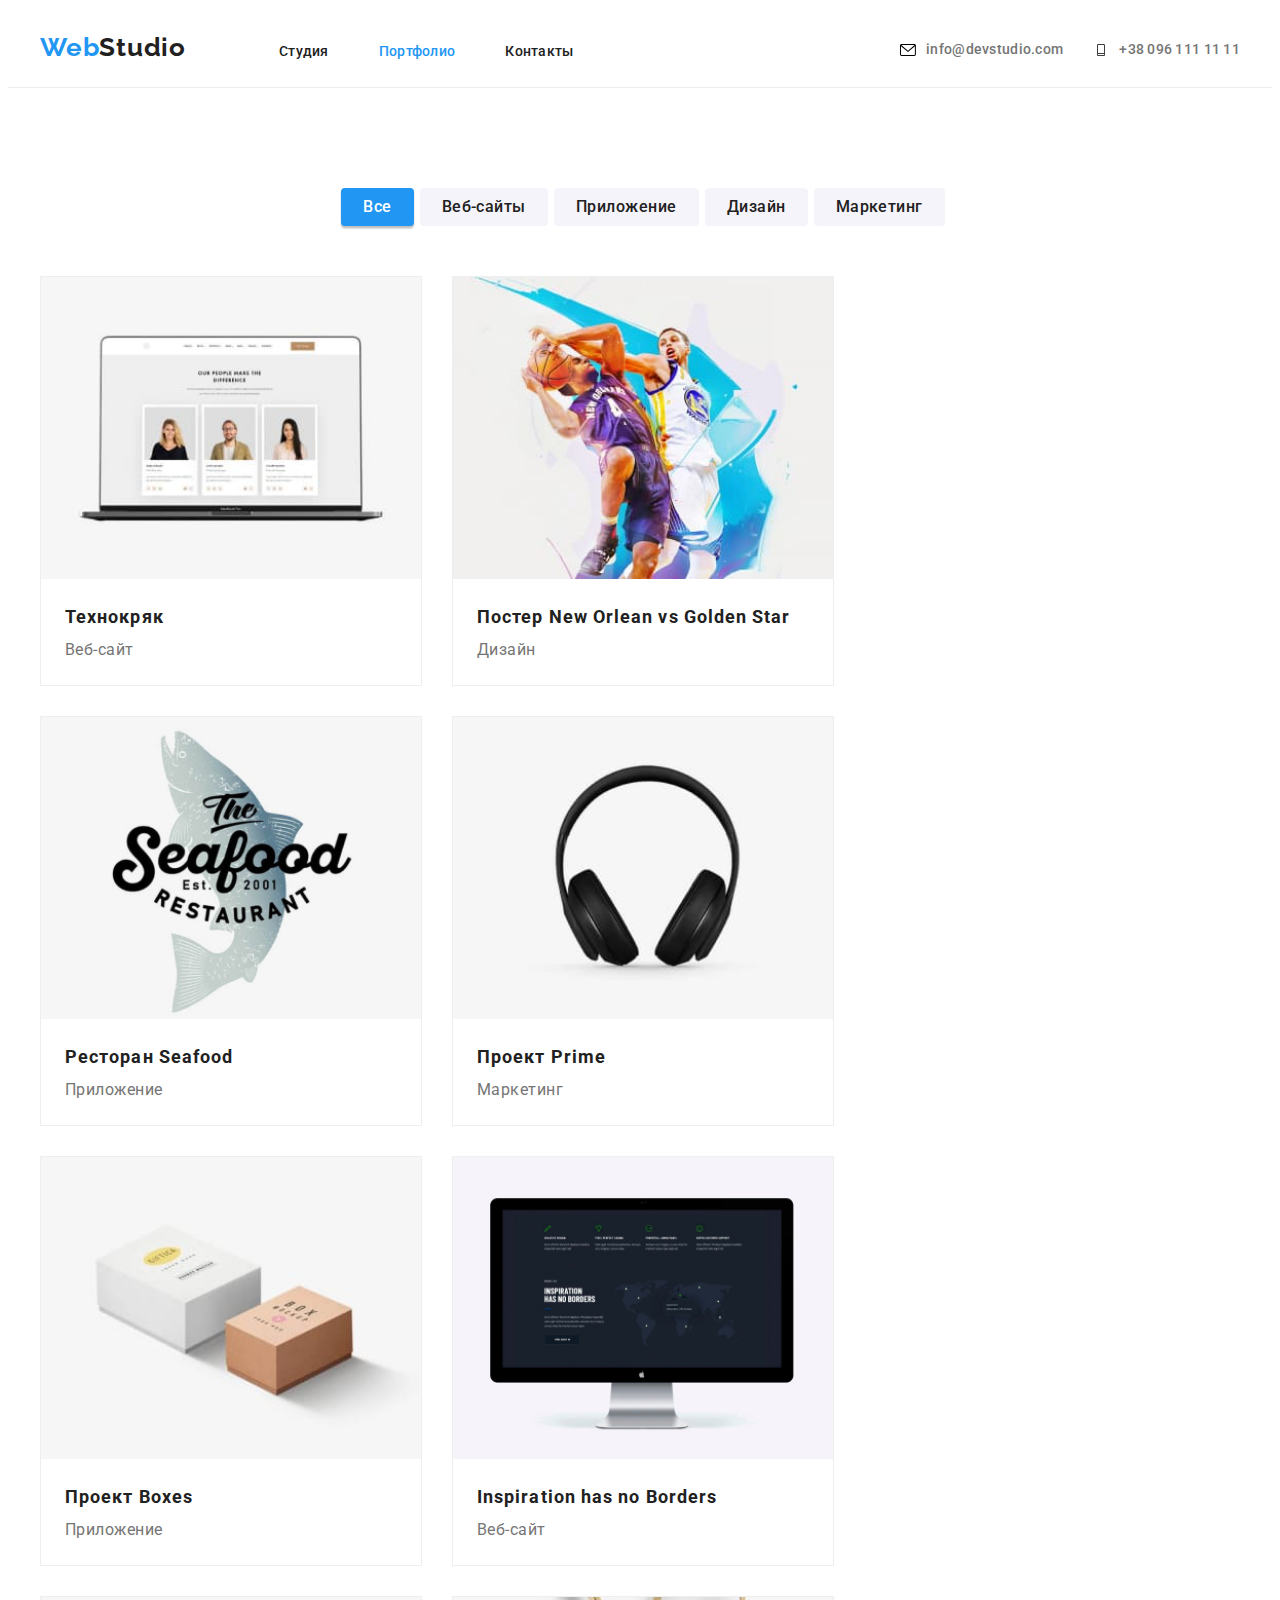
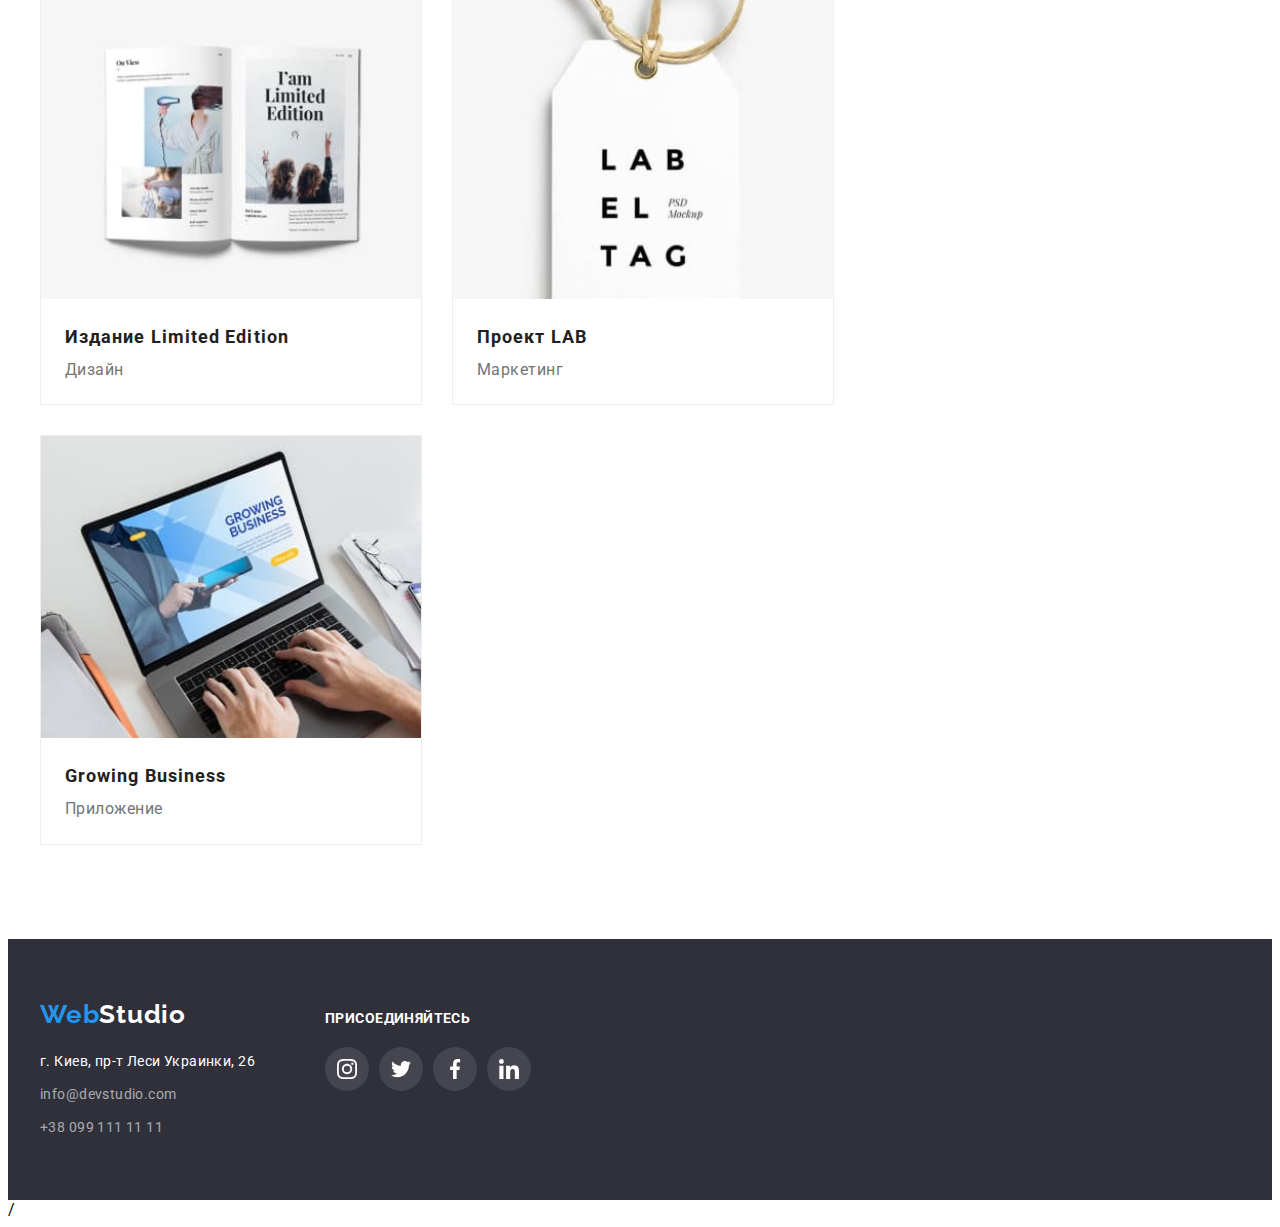
==== commit dfd05abf: "Update portfolio.html" ====
--- a/portfolio.html
+++ b/portfolio.html
@@ -163,7 +163,61 @@
         </section>
     </main>
     <!-- FOOTER -->
-
+    <footer class="footer">
+        <div class="container footer-container">
+            <div class="footer-bg">
+                <a class="footer-logo" href="./index.html">Web<span class="footer-span">Studio</span></a>
+                <address class="address">
+                    <ul class="address-list list">
+                        <li class="address-descr"><a class="link address-loc" href="https://bit.ly/3pXMvUd"
+                                target="_blank" rel="noopener noreferrer">
+                                г. Киев, пр-т Леси Украинки, 26</a></li>
+                        <li class="address-descr"><a class="link address-info"
+                                href="mailto:info@devstudio.com">info@devstudio.com</a></li>
+                        <li class="address-descr"><a class="link address-info" href="tel:+380991111111">+38 099 111 11
+                                11</a></li>
+                    </ul>
+                </address>
+            </div>
+            <div class="footer-social-cont">
+                <h3 class="footer-text">присоединяйтесь</h3>
+                <ul class="footer-social-list list">
+                    <li class="footer-media-item">
+                        <a class="footer-media-link link" href="" target="_blank" rel="noopener noreferrer"
+                            aria-label="instagram">
+                            <svg class="footer-media-icon" width="20" height="20">
+                                <use href="./images/icons.svg#icon-instagram"></use>
+                            </svg>
+                        </a>
+                    </li>
+                    <li class="footer-media-item">
+                        <a class="footer-media-link link" href="" target="_blank" rel="noopener noreferrer"
+                            aria-label="instagram">
+                            <svg class="footer-media-icon" width="20" height="20">
+                                <use href="./images/icons.svg#icon-twitter"></use>
+                            </svg>
+                        </a>
+                    </li>
+                    <li class="footer-media-item">
+                        <a class="footer-media-link link" href="" target="_blank" rel="noopener noreferrer"
+                            aria-label="instagram">
+                            <svg class="footer-media-icon" width="20" height="20">
+                                <use href="./images/icons.svg#icon-facebook"></use>
+                            </svg>
+                        </a>
+                    </li>
+                    <li class="footer-media-item">
+                        <a class="footer-media-link link" href="" target="_blank" rel="noopener noreferrer"
+                            aria-label="instagram">
+                            <svg class="footer-media-icon" width="20" height="20">
+                                <use href="./images/icons.svg#icon-linkedin"></use>
+                            </svg>
+                        </a>
+                    </li>
+                </ul>
+            </div>
+        </div>
+    </footer> 
 </body>
 
 </html>/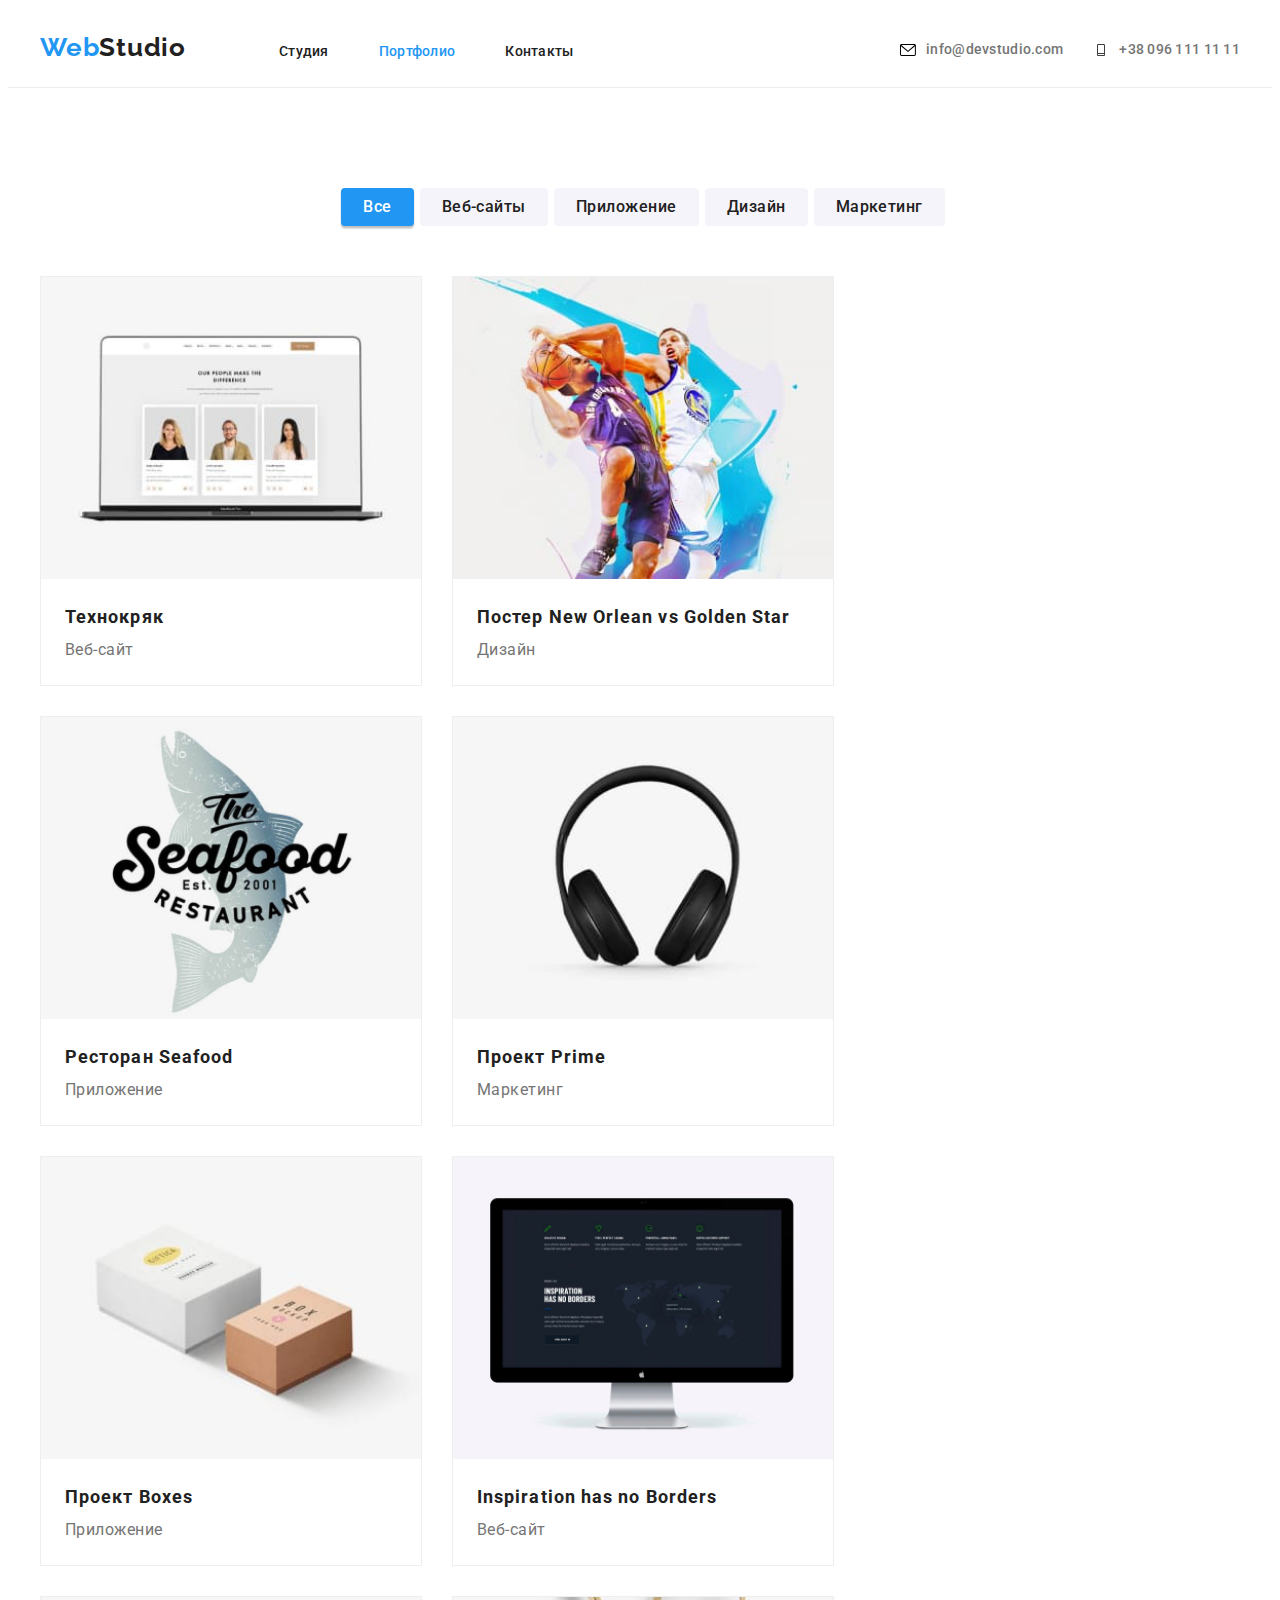
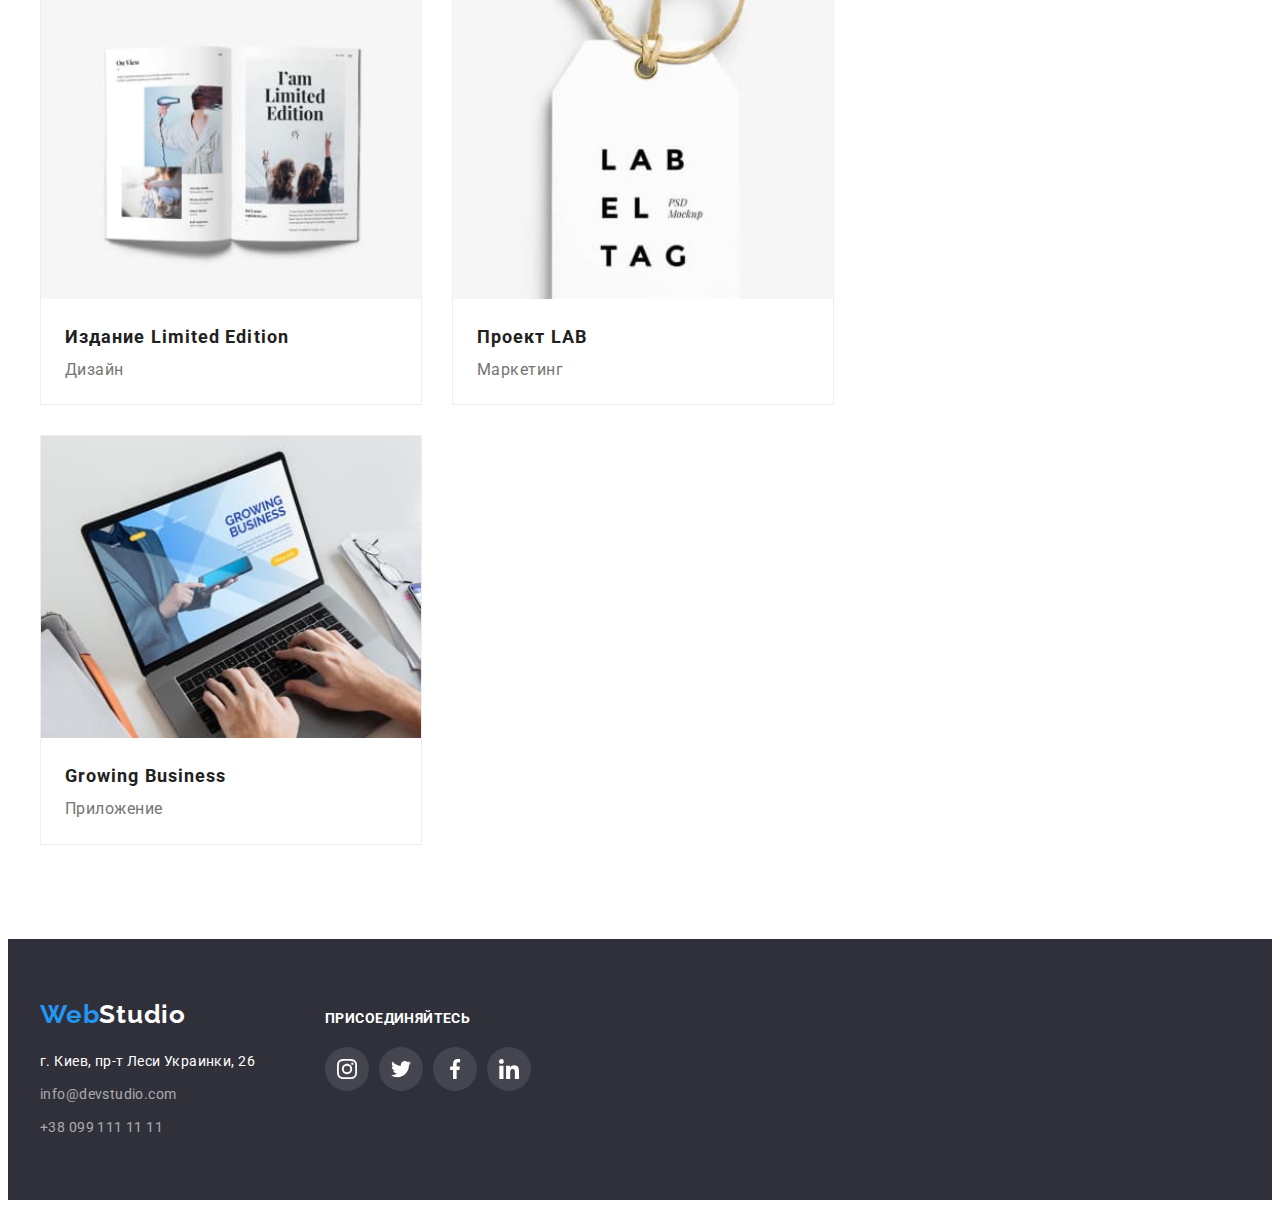
==== commit 30bcd52b: "Update portfolio.html" ====
--- a/portfolio.html
+++ b/portfolio.html
@@ -220,4 +220,4 @@
     </footer> 
 </body>
 
-</html>/+</html>